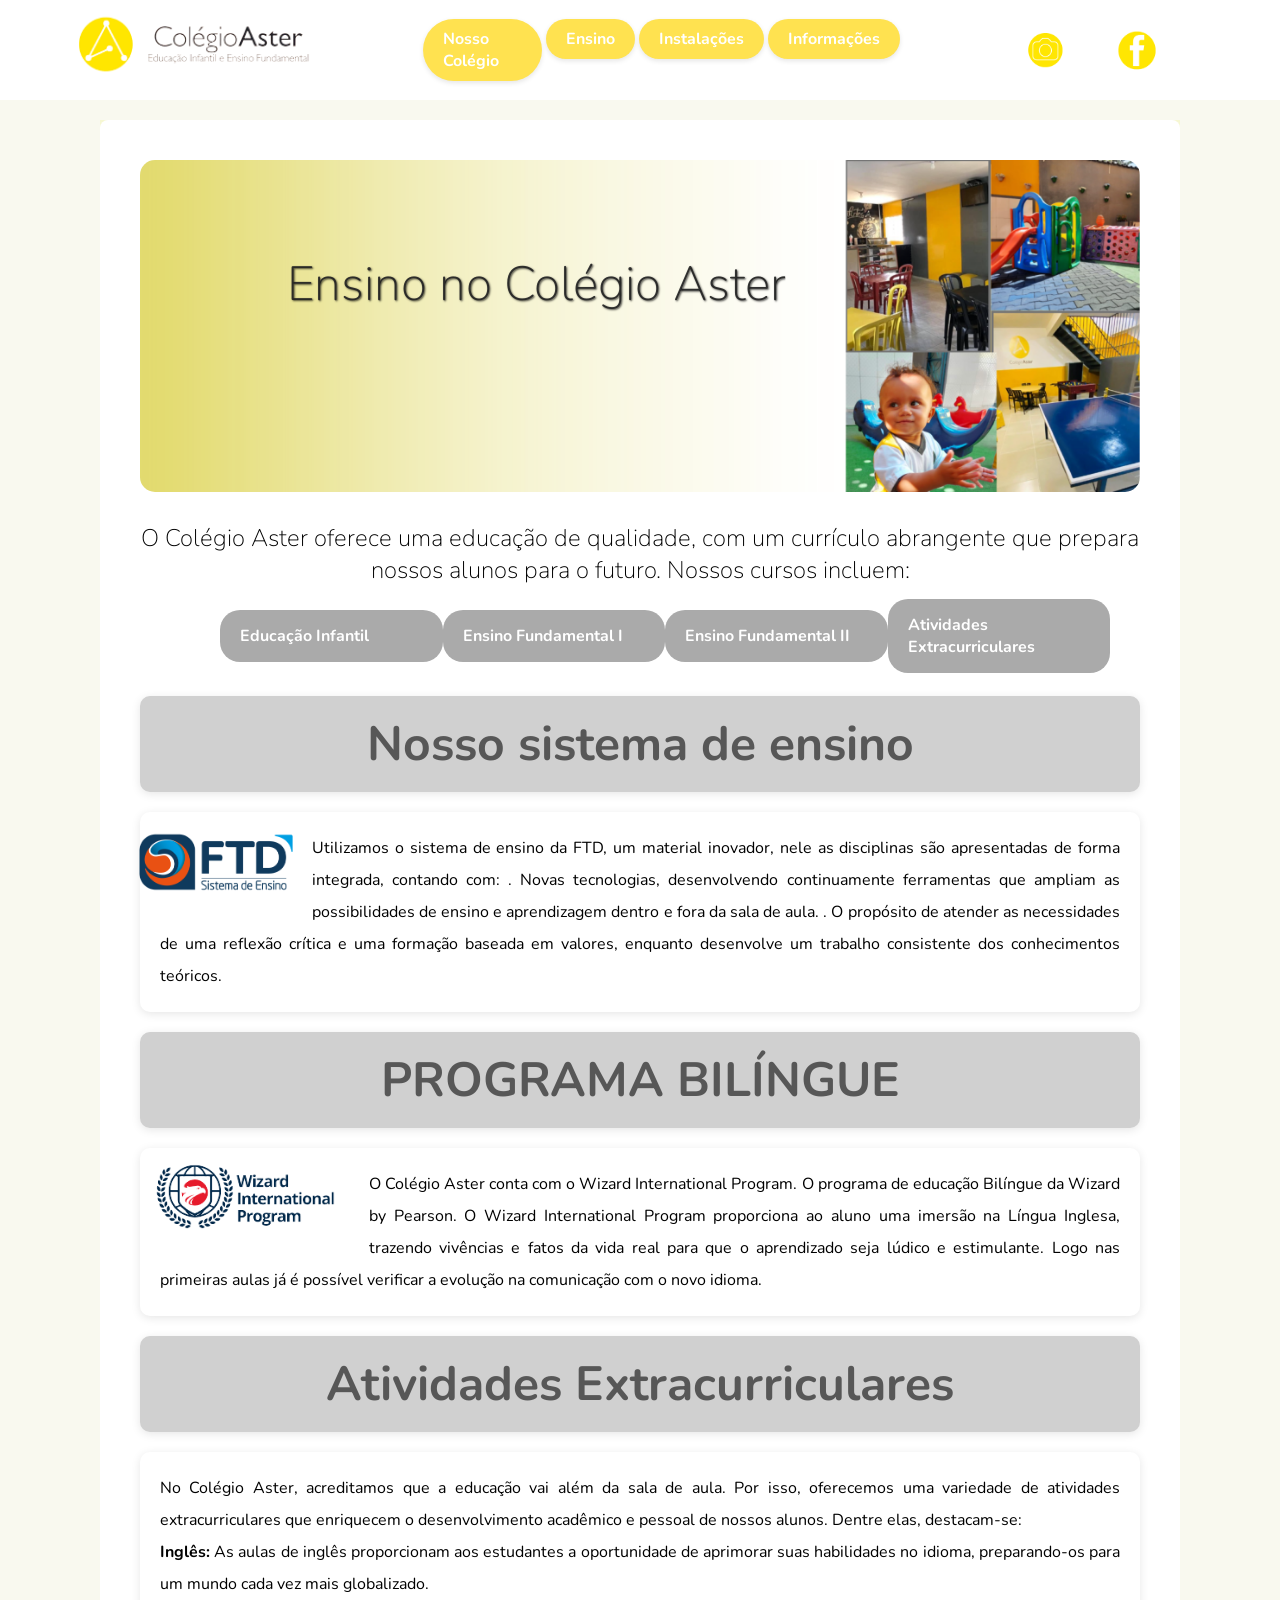
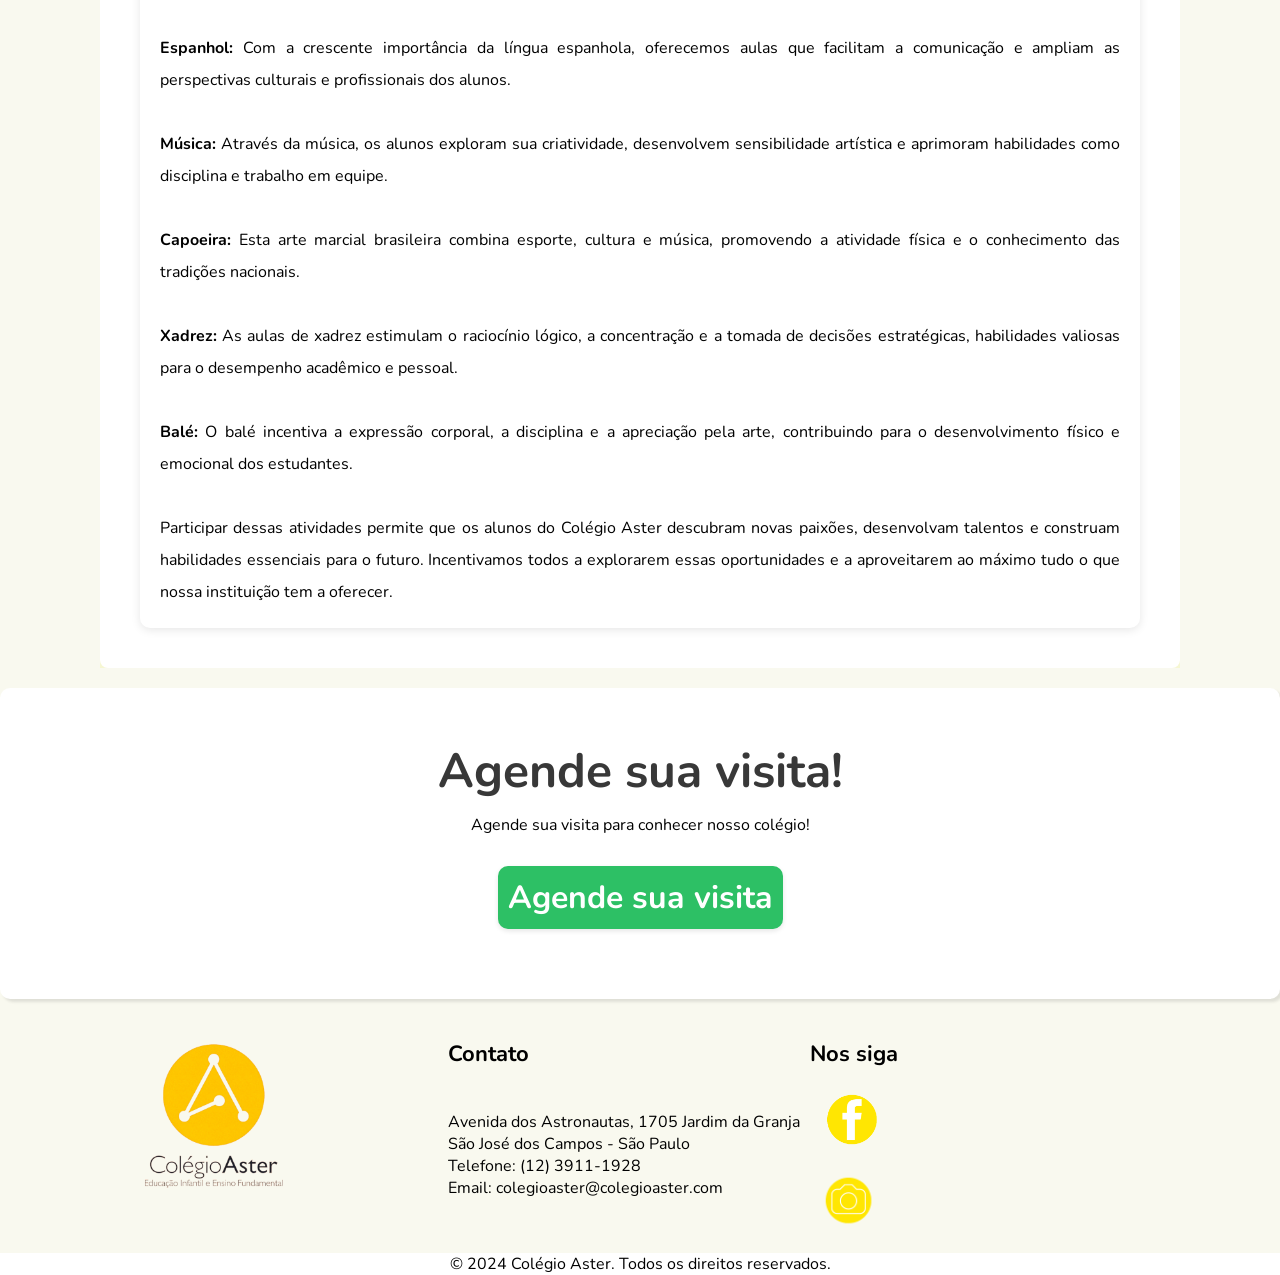
==== ensino.html @ 464cee2a "." ====
<!DOCTYPE html>
<html lang="pt-br">
<head>
    <meta charset="UTF-8">
    <meta name="viewport" content="width=device-width, initial-scale=1.0">
    <title>Colégio Aster - Nossa História</title>
    <link rel="stylesheet" href="style-nosso-colegio-ensino.css">
    <link rel="stylesheet" href="general.css">
    <link rel="shortcut icon" href="icoaster.ico" type="image/x-icon">
</head>
<body>
    <header>
        <nav>
            <div class="logo-nav">
                <a href="index.html"><img src="imagens/logo png.png" alt="Logo" class="logo"></a>
            </div>

            <div class="menu-items">
                <ul>
                    <li><a href="nossocolegio.html">Nosso Colégio</a></li>
                    <li><a href="ensino.html">Ensino</a></li>
                    <li><a href="instalacoes.html">Instalações</a></li>
                    <li><a href="informacoes.html">Informações</a></li>
                    
                </ul>
                <ul class="redes">
                    <li><a href="https://www.instagram.com/colegioaster/" class="rede" target="_blank"><img src="imagens/instalogo.png" alt="Instagram" class="icon"></a></li>
                    <li><a href="https://www.facebook.com/colegioaster/" class="rede" target="_blank"><img src="imagens/facelogo.png" alt="Facebook" class="icon"></a></li>
                </ul>
            </div>
        </nav>
    </header>   
    <main class="container">
        <div class="text-box">
            <div class="ensino">
                <img src="imagens/atividadeextra (2).png" alt="Imagem fundo" class="ensino-image">
                <div  class="overlay">
                    <h1>Ensino no Colégio Aster</h1>
                </div>
            </div>
            <h2>O Colégio Aster oferece uma educação de qualidade, com um currículo abrangente que prepara nossos alunos para o futuro. Nossos cursos incluem:</h2>
            <ul class="course-list">
                <li>Educação Infantil</li>
                <li>Ensino Fundamental I</li>
                <li>Ensino Fundamental II</li>
                <li>Atividades Extracurriculares</li>
            </ul>
            <div class="info-ensino">
                <h1>Nosso sistema de ensino</h1>
                <img src="imagens/logoftdsistemaensino.png" alt="FTD" class="logo-ftd">
                <p>Utilizamos o sistema de ensino da FTD, um material inovador, nele as disciplinas são apresentadas de forma integrada, contando com:
                        . Novas tecnologias, desenvolvendo continuamente ferramentas que ampliam as possibilidades de ensino e aprendizagem dentro e fora da sala de aula.
                        . O propósito de atender as necessidades de uma reflexão crítica e uma formação baseada em valores, enquanto desenvolve um trabalho consistente dos conhecimentos teóricos.</p>
                <h1>PROGRAMA BILÍNGUE</h1>
                <img src="imagens/wizard-logo.png" alt="Wizard" class="logo-wizard">
                <p>O Colégio Aster conta com  o Wizard International Program. O programa de educação Bilíngue da Wizard by Pearson.
                    O Wizard International Program proporciona ao aluno uma imersão na Língua Inglesa, trazendo vivências e fatos da vida real para que o aprendizado seja lúdico e estimulante. Logo nas primeiras aulas já é possível verificar a evolução na comunicação com o novo idioma.</p>
                
                <h1>Atividades Extracurriculares</h1>
                
                <p>No Colégio Aster, acreditamos que a educação vai além da sala de aula. Por isso, oferecemos uma variedade de atividades extracurriculares que enriquecem o desenvolvimento acadêmico e pessoal de nossos alunos. Dentre elas, destacam-se:
                <br><strong>Inglês:</strong> As aulas de inglês proporcionam aos estudantes a oportunidade de aprimorar suas habilidades no idioma, preparando-os para um mundo cada vez mais globalizado.<br>
                
                <br><strong>Espanhol:</strong> Com a crescente importância da língua espanhola, oferecemos aulas que facilitam a comunicação e ampliam as perspectivas culturais e profissionais dos alunos.<br>
                
                <br><strong>Música:</strong> Através da música, os alunos exploram sua criatividade, desenvolvem sensibilidade artística e aprimoram habilidades como disciplina e trabalho em equipe.<br>
                
                <br><strong>Capoeira:</strong> Esta arte marcial brasileira combina esporte, cultura e música, promovendo a atividade física e o conhecimento das tradições nacionais.<br>
                
                <br><strong>Xadrez:</strong> As aulas de xadrez estimulam o raciocínio lógico, a concentração e a tomada de decisões estratégicas, habilidades valiosas para o desempenho acadêmico e pessoal.<br>
                
                <br><strong>Balé:</strong> O balé incentiva a expressão corporal, a disciplina e a apreciação pela arte, contribuindo para o desenvolvimento físico e emocional dos estudantes.<br>
                
                <br>Participar dessas atividades permite que os alunos do Colégio Aster descubram novas paixões, desenvolvam talentos e construam habilidades essenciais para o futuro. Incentivamos todos a explorarem essas oportunidades e a aproveitarem ao máximo tudo o que nossa instituição tem a oferecer.<br></p>
                
            </div>

        </div>
    </main>
    <aside>
        <div class="visita">
            <h1>Agende sua visita!</h1>
            <p>Agende sua visita para conhecer nosso colégio!</p>
            <a href="https://wa.me/5512981583327" class="visitabutton">Agende sua visita</a>
        </div>
    </aside>
    <footer>
        <div class="footer-dentro">
            <div class="logofooter">
                <img src="imagens/logo transparente.png" alt="logo" >
            </div>
            
            <div  class="footer-info">
                <h2>Contato</h2>
                <p><br>Avenida dos Astronautas, 1705 Jardim da Granja  
                    <br>São José dos Campos - São Paulo
                <br>Telefone: (12) 3911-1928
                <br>Email: colegioaster@colegioaster.com</p>
            </div>
            <div  class="footer-info">
                <h2>Nos siga</h2>
                <a href="https://www.facebook.com/colegioaster/"><img src="imagens/facelogo.png" alt=""></a>
                <a href="https://www.instagram.com/colegioaster/"><img src="imagens/instalogo.png" alt=""></a>
            </div>

        </div>

    </footer>
    <span> 
        &copy; 2024 Colégio Aster. Todos os direitos reservados.
    </span>
</body>
</html>
---- style-nosso-colegio-ensino.css ----
header{
    background-color: lightyellow;
}

.text-container > p {
    margin: 100%;
    padding: 10px 40px 10px 40px;
    line-height: 2em;
    margin: 50px;  
}

.container {
    margin: 20px 100px;
    background-color: rgb(246, 247, 211);
}



.text-box {
    flex: 1; 
    margin-inline-end: 20px; /* Espaço entre o texto e as imagens */
    background-color: #ffffff; /* Caixa com um leve tom amarelo */
    padding: 20px; /* Aumentar o espaçamento interno */
    border-radius: 8px; /* Bordas arredondadas */
    margin: auto;
}

.image-box {
    flex: 1; 
}
.history-image {
    inline-size: 100%; /* Ajusta a largura da imagem */
    block-size: auto; /* Mantém a proporção */
    border-radius: 8px; /* Bordas arredondadas */
    margin-block-end: 10px; /* Espaço entre as imagens */
}

/* ESTILO DA PAGINA ENSINO */

.full-width-image {
    inline-size: 100%; /* Largura 100% do contêiner */
    block-size: auto; /* Mantém a proporção */
    object-fit: cover; /* Garante que a imagem cubra o espaço sem distorção */
    display: block; /* Garante que não haja espaços abaixo da imagem */
}

.text-container {        
    padding: 5px;              /* Adiciona espaçamento ao redor do texto */
    margin: 5px;               /* Adiciona margem externa */
    background-color: rgba(255, 255, 255, 0.898); /* Fundo branco com transparência */
    border-radius: 10px;        /* Bordas arredondadas */
    box-shadow: 0 2px 10px rgba(0, 0, 0, 0.1); /* Sombra suave */
    text-justify: auto;
}

.text-container > h1 {

    font-weight: lighter;
    color: rgb(54, 54, 54);
    margin: 20px;
    font-size: 3em;
    text-align: center;
    background-color: rgba(208, 208, 208, 0.592);
    padding: 20px;
    box-shadow: 0 2px 10px rgba(0, 0, 0, 0.1); /* Sombra suave */
    border-radius: 10px;        /* Bordas arredondadas */
    
}

.text-box > p {
    margin: auto;
    padding: 10px 40px 10px 40px;
    line-height: 2em;
    font-size: 1em;
    text-align: center;
}

.course-list li{
    text-decoration: none;
    padding: 15px 20px; /* Reduza o padding para evitar sobreposição */
    background-color: rgb(170, 170, 170);
    border-radius: 20px;
    color: white;
    transform: none;
    transition: none;
    font-weight: bold;
    inline-size: 90%; /* Define uma largura máxima para os itens */
    margin: 5px 0; /* Adiciona margem entre os itens */

}
.course-list{
    display: flex;


}
.course-list ul{
    transform: none;
    transition: none;
}
.ensino-image{
    inline-size: 100%; /* Largura 100% do contêiner */
    block-size: auto; /* Mantém a proporção */
    object-fit: cover; /* Garante que a imagem cubra o espaço sem distorção */
    display: block; /* Garante que não haja espaços abaixo da imagem */
    border-radius: 15px;
}
.overlay{
    position: absolute; /* Permite que o título seja posicionado sobre a imagem */
    inset-block-start: 40%; /* Ajuste a posição vertical conforme necessário */
    inset-inline-start: 40%; /* Centraliza horizontalmente */
    transform: translate(-50%, -50%); /* Centraliza perfeitamente o título */
    color: rgba(34, 34, 34, 0.917); /* Cor do texto */
    font-weight: lighter;
    text-align: center; /* Centraliza o texto */
    text-shadow: 1px 1px 2px rgba(0, 0, 0, 0.7); /* Sombra do texto para melhor legibilidade */
    z-index: 10; /* Garante que o título fique sobre outros elementos */
    overflow: hidden; /* Evita que o texto ultrapasse o espaço */
    block-size: auto;

}
.overlay > h1{
    font-weight: lighter;
    block-size: auto;
    font-size: 3em;
}
.ensino {
    position: relative; 
    overflow: hidden; /* Garante que o conteúdo não transborde o contêiner */
    max-inline-size: 100%; /* Garante que o contêiner não ultrapasse a largura da tela */
    padding: 20px; /* Adiciona padding para evitar que o conteúdo fique muito próximo das bordas */
    block-size: auto;
}
.logo-ftd{
    block-size: 100px;
    display: table;
    float: inline-start;
    
}
.logo-wizard{
    block-size: 100px;
    display: table;
    float: inline-start;
    
}
.info-ensino > h1 {
    padding: 15px 0px 15px 0px;
    font-weight: bolder;
    color: rgba(54, 54, 54, 0.783);
    margin: 20px;
    font-size: 3em;
    text-align: center;
    background-color: rgb(208, 208, 208);
    box-shadow: 0 2px 10px rgba(0, 0, 0, 0.1); /* Sombra suave */
    border-radius: 10px;        /* Bordas arredondadas */
    
}
.info-ensino > p {
    padding: 20px;
    text-align: justify;
    margin: 20px;
    line-height: 2em;


    box-shadow: 0 2px 10px rgba(0, 0, 0, 0.1); /* Sombra suave */
    border-radius: 10px;        /* Bordas arredondadas */
    
}
.text-box > h2{
    font-weight: lighter;
    margin: 10px;
    text-align: center;

}
@media (max-width: 768px) {
    main p{
        font-size: smaller;
        
    }
    .container{
        margin: 0;
        display: block;
        padding: 0;
    }
    .text-container > h1 {
        font-size: 2em; 
    }
    
    .overlay > h1 {
        font-size: 15px; 
    }

    .info-ensino > h1 {
        font-size: 2em; 

    }
    .logo-ftd    .logo-wizard{
        block-size: 50px;
    }

    .course-list {


        display: contents;
        block-size: 200px;

        
    }

    .course-list li {

        block-size: 10px;
        font-size: 10px; 
    }
    .text-box{
        display: flex;
        flex-flow: row wrap;
    }
}
---- general.css ----
@import url('https://fonts.googleapis.com/css2?family=Nunito:ital,wght@0,200..1000;1,200..1000&family=Sarabun:ital,wght@0,100;0,200;0,300;0,400;0,500;0,600;0,700;0,800;1,100;1,200;1,300;1,400;1,500;1,600;1,700;1,800&display=swap');  
@media only screen 
and (min-width : 0px)
and (max-width : 430px){
    body{
        overflow-x: hidden;
    }
    h1{
        font-size: 20px;
    }
   .overlaymais p {
        display: none; /* O texto desaparece completamente */
    }
    .tour-button{
        font-size: 10px;
    }
    .overlay p {
        display: none; /* O texto desaparece completamente */
        }
    .instalacoes p {
        display: none; /* O texto desaparece completamente */
        }
    .logo{
        block-size: 10%;
    }
    footer{
        block-size: 10%;
        display: block;
    }
    .footer .footer-dentro{
        inline-size: 90%;
        block-size: 10%;
    }
    .footer-dentro .footer-info{
        inline-size: 315px;
        block-size: auto;
        block-size: 240px;
    }
    .footer-info > p{
        font-size: 15px;
        block-size: 315px;
        display: block;
    }
    .logofooter{
        block-size: 10%;
        display: block;
        block-size: 350px;
    }
    .footer-dentro{
        display: block;
        block-size: 350px;
    }
    header{
        display: block;

        block-size: auto;
    }
    .menu-items li{
        display: flex; 
        flex-flow: row wrap;
        font-size: 15px;
    }
    .menu-items ul{
        margin: 0px;
        align-content: center;
        padding: 0px;
    }
    li a{
        display: flex;
        flex-flow: row wrap;
    }

    nav{
       display: flex; 
       flex-flow: row wrap;
    }
    .redes{
        display: contents; 
        flex-flow: row wrap;

    }
    main{
        margin: 0px;
        padding: 0px;

    }
    .footer-info{
        font-size: 15px;
    }
    .informacoes div {
        display: flex;
        flex-flow: row wrap;
        margin: 10px;
    }
    .informacoes div p{

        margin: 10px;
    }
    .visita > h1{
        font-size: 15px;
    }

}



@media only screen 
and (min-width : 430px)
and (max-width : 760px) {
    body{
        overflow-x: hidden;
    }
    h1{
        font-size: 20px;
    }
   .overlaymais p {
        display: none; /* O texto desaparece completamente */
    }
    .tour-button{
        font-size: 10px;
    }
    .overlay p {
        display: none; /* O texto desaparece completamente */
        }
    .instalacoes p {
        display: none; /* O texto desaparece completamente */
        }
    .logo{
        block-size: 10%;
    }
    footer{
        block-size: 10%;
        display: block;
    }
    .footer .footer-dentro{
        inline-size: 90%;
        block-size: 10%;
    }
    .footer-dentro .footer-info{
        inline-size: 380px;
        block-size: auto;
        block-size: 240px;
    }
    .footer-info > p{
        font-size: 10px;
        block-size: 380px;
        display: block;
    }
    .logofooter{
        block-size: 10%;
        display: block;
        block-size: 380px;
    }
    .footer-dentro{
        display: block;
        block-size: 380px;
    }
    header{
        display: flex;
        flex-flow: row wrap;
    }
    .menu-items li{
        display: flex; 
        flex-flow: row wrap;
    }
    li a{
        display: flex;
        flex-flow: row wrap;
    }

    nav{
       display: flex; 
       flex-flow: row wrap;
    }
    .redes{
        display: flex; 
        flex-flow: row wrap;
    }
    main{
        margin: 0px;
        padding: 0px;

    }
    .footer-info{
        font-size: 15px;
    }
    .informacoes div {
        display: flex;
        flex-flow: row wrap;
        margin: 10px;
    }
    .informacoes div p{

        margin: 10px;
    }

}

 

:root {
    --fonte-padrao: Nunito, Arial, Helvetica, sans-serif; 
}
* {

    margin: 0px;
    padding: 0px; /* Remove preenchimentos padrão */
    font-family: var(--fonte-padrao);

}
h1 {
    margin-block-end: 10px; /* Espaçamento abaixo do título */
}
p {
    margin-block-end: 10px; /* Espaçamento abaixo de cada parágrafo */
}
header {
    background-color: lightyellow;
}
body {
    background-color: rgb(249, 249, 239);
    box-sizing: border-box;
}
ul{
    list-style: none;
    block-size: 80px;
    background-color: rgb(255, 255, 255);
    justify-content: space-evenly;
    align-items: center;
    padding: 0px 50px 0px 100px;
    display: table-cell;

    align-content: center;

}
li{
    justify-content: space-around;
    padding: 2px;
    display: table-cell;
    float: center;
}


nav {

    background-color: rgb(255, 255, 255);

    justify-content: space-evenly;
    
    padding: 10px 50px;   

}
.menu-items a {
    background-color: #ffe250; 
    color: #ffffff; 
    border-radius: 38px;
    padding: 9px 20px;
    transition: background-color 0.3s;
    box-shadow: 0 2px 5px rgba(0, 0, 0, 0.1);
    font-weight: bold;
    text-decoration: none;
    display: table;

}
ul li:hover {
    transform: scale(1.1);
    transition: 0.3s;
}
a:hover {
    transform: scale(1.1);
    transition: 0.3s;
}


.logo {
    block-size: 70px;
    display: table;
    float: inline-start;


}


.redes{
    padding-inline-start: 50px;
}
.redes a{
    background-color: transparent;
    background: transparent; /* Remove qualquer fundo */
    border: none; /* Remove bordas */

    border-radius: 50px;
    box-shadow: none;



}

.rede {
    display: block; /* Alinha os ícones lado a lado */
    margin: 0; /* Remove a margem */
    background-color: transparent;
}

.icon {
    inline-size: 45px; /* Ajusta o tamanho do ícone */
    block-size: auto; /* Mantém a proporção da imagem */


    border: none; /* Remove bordas */
    display: table-cell;


}







/* FOOTER DO SITE */

.footer{

    margin-block-start: 20px;
    inline-size: 100vw;
    display: block;
    overflow:hidden ;
    padding: 70px 20px;
    box-sizing: border-box;
}
.footer-dentro{

    padding-block-start: 40px;
    display: block;
    margin: 0 auto;

    block-size: 100%;
}
.logofooter{
    
    inline-size: 35%;
    float: inline-start;
    block-size: 100%;
    display: block;
}
.footer-dentro .logofooter img{
    inline-size: 160px;
    block-size: auto;
    margin-inline-start: 30%;
}
.footer-info{


    margin-inline-end: 10px;
    float: inline-start;
    block-size: 100%;
}
.footer-info:last-child{
    margin-inline-end: 0;
}
.footer-info h2{

    font-size: 22px;
    display: block;
    inline-size: 100%;
    margin-block-end: 20px;
}
.footer-info a{
    transform: none;
    transition: none;
    font-size: 5px;
    display: block;
    inline-size: 100%;
    margin-block-end: 20px;
}
.footer-info img{
    display: inline-block;
    padding: 0 5px;

    inline-size: 60px; /* Ajusta o tamanho do ícone */
    block-size: auto; /* Mantém a proporção da imagem */
    margin: 0 5px; /* Adiciona um pequeno espaço entre os ícones */
    background: none; /* Remove qualquer fundo */
    border: none; /* Remove bordas */
}
.visitabutton{
    background-color: #2dc065;
    border-radius: 10px;
    padding: 10px;
    font-weight: bolder;
    text-align: center;
    text-decoration: none;
    color: rgb(255, 255, 255);
    display: inline-block; /* Faz o botão ocupar apenas o espaço necessário */
    box-shadow: 0 2px 5px rgba(0, 0, 0, 0.1);  
    margin: 20px;
    font-size: 2em;


}
.visita{
    background-color: rgb(255, 255, 255);
    border-radius: 10px;
    padding: 50px;
    align-items: center;
    box-shadow: 3px 3px 3px rgba(0, 0, 0, 0.1); 
    text-align: center;
}
.visita > h1{
    color: rgb(56, 56, 56);
    font-size: 3em;
    text-align: center;

}
.visita > p{
    text-align: center;

}
span{
    text-align: center; /* Centraliza o texto do rodapé */
    display: inline-block;
    background-color: #ffffff;
    inset-block-end: 0;
    inline-size: 100%;

}
.botao-imagens .imagem a:hover{
    display: block;

}
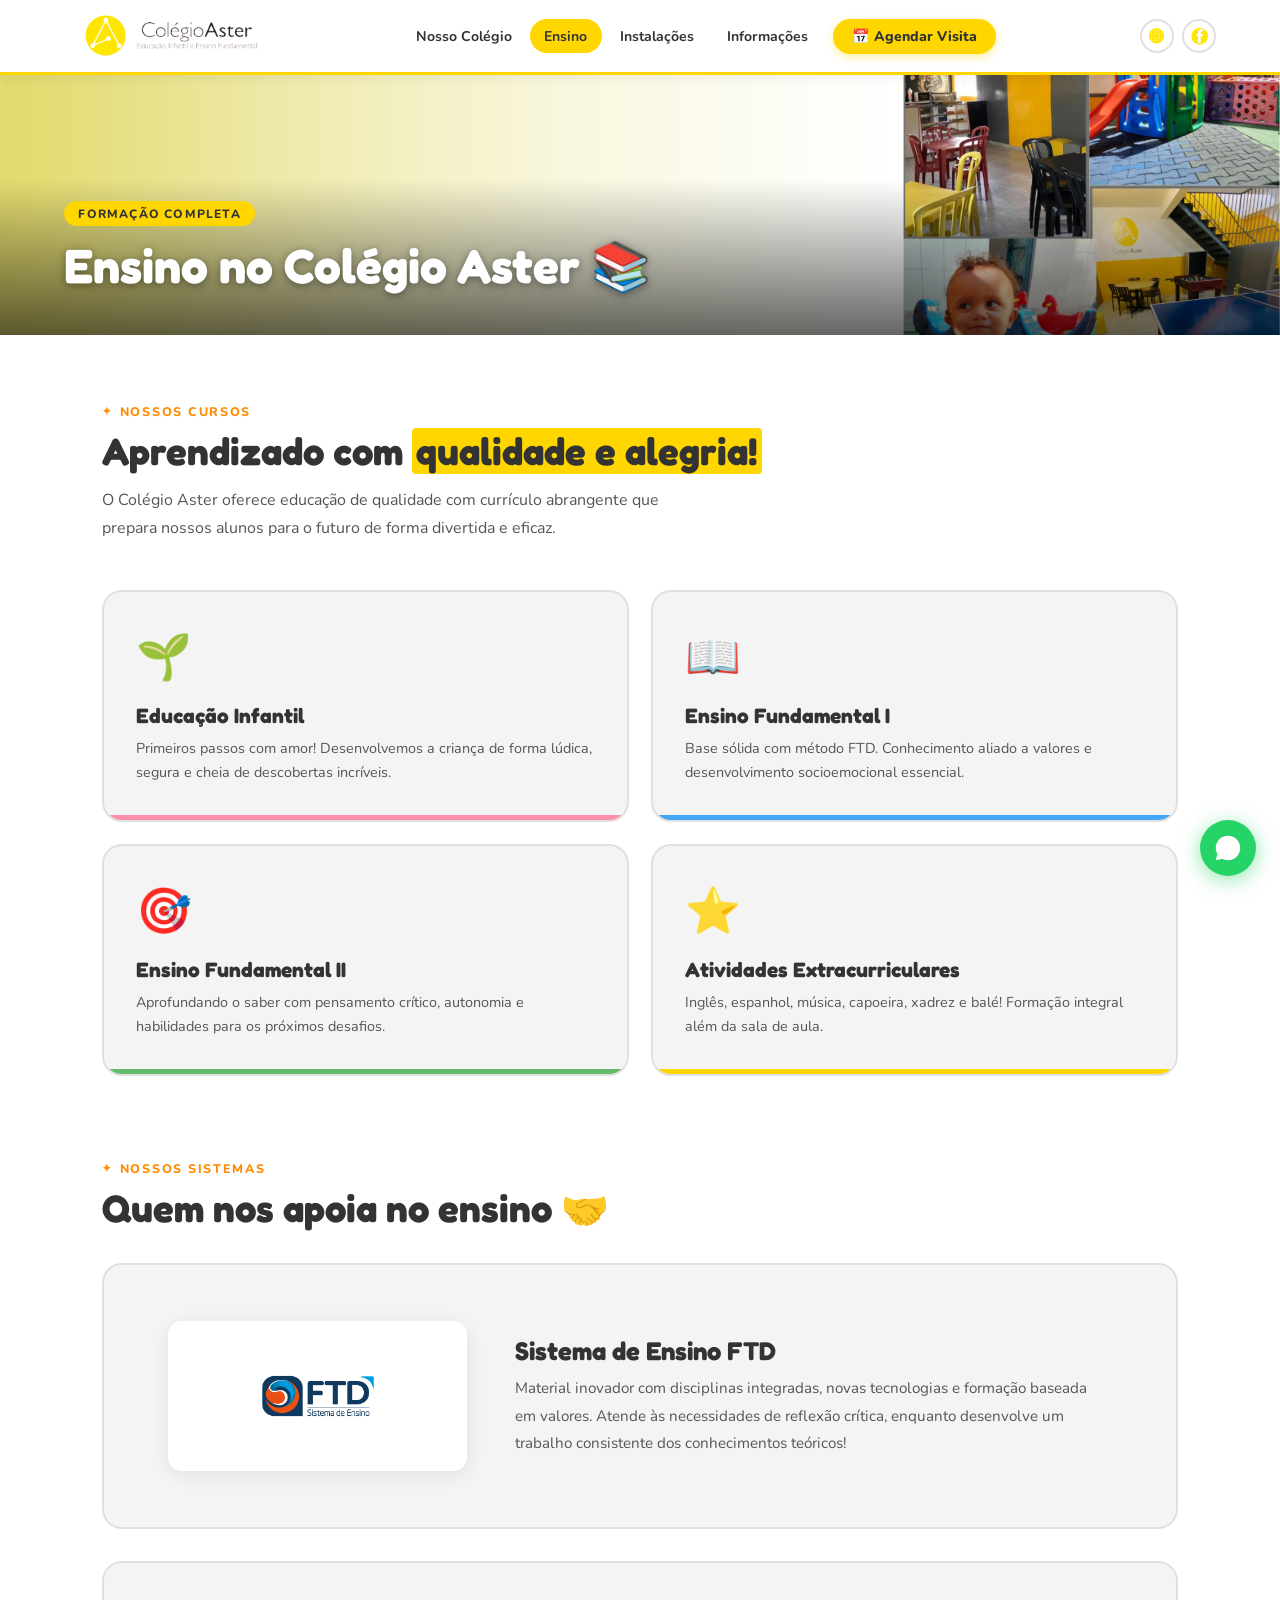
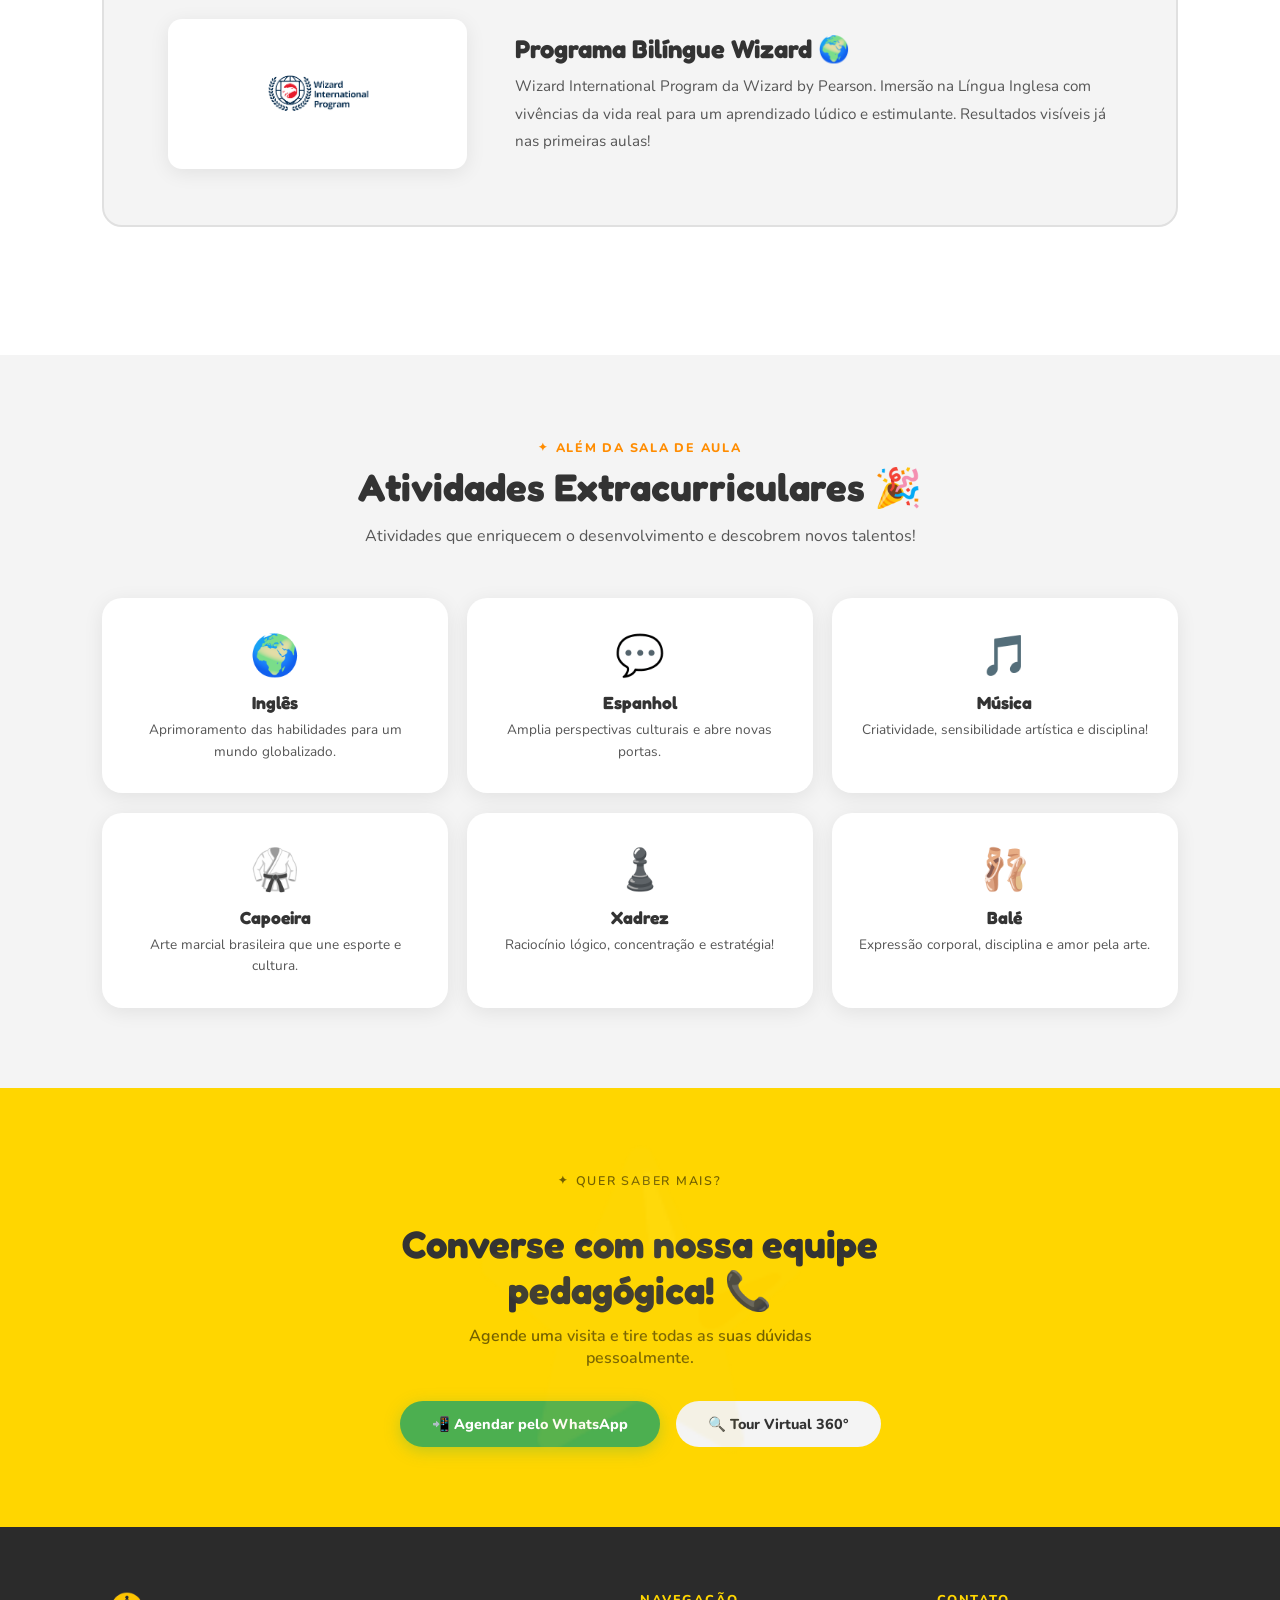
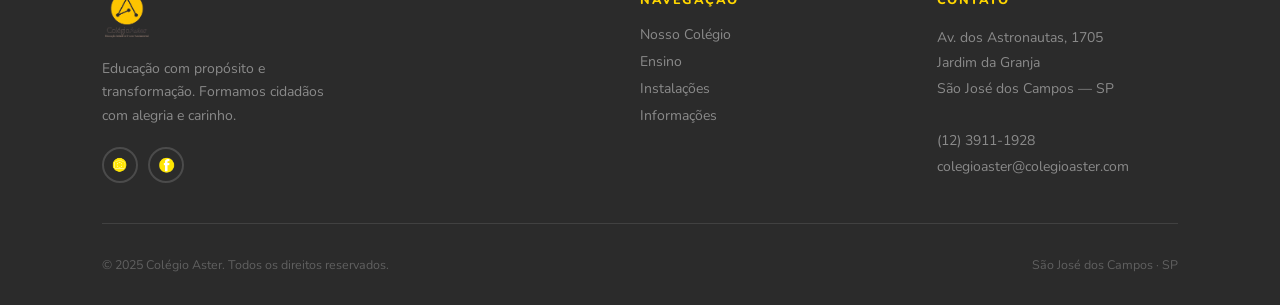
==== commit 0c9b73f6: "Add files via upload" ====
--- a/ensino.html
+++ b/ensino.html
@@ -1,113 +1,125 @@
 <!DOCTYPE html>
-<html lang="pt-br">
+<html lang="pt-BR">
 <head>
-    <meta charset="UTF-8">
-    <meta name="viewport" content="width=device-width, initial-scale=1.0">
-    <title>Colégio Aster - Nossa História</title>
-    <link rel="stylesheet" href="style-nosso-colegio-ensino.css">
-    <link rel="stylesheet" href="general.css">
-    <link rel="shortcut icon" href="icoaster.ico" type="image/x-icon">
+<meta charset="UTF-8">
+<meta name="viewport" content="width=device-width, initial-scale=1.0">
+<link rel="preconnect" href="https://fonts.googleapis.com">
+<link href="https://fonts.googleapis.com/css2?family=Nunito:wght@400;600;700;800;900&family=Fredoka+One&display=swap" rel="stylesheet">
+<title>Ensino — Colégio Aster</title>
+<link rel="shortcut icon" href="icoaster.ico" type="image/x-icon">
+<style>
+:root{--am:#FFD600;--am2:#F0C000;--am3:#FFF8CC;--cin:#F4F4F4;--cin2:#E0E0E0;--cin3:#555;--vd:#4CAF50;--la:#FF8C00;--s1:0 4px 20px rgba(0,0,0,.08);--s2:0 8px 32px rgba(0,0,0,.12)}
+*,*::before,*::after{box-sizing:border-box;margin:0;padding:0}html{scroll-behavior:smooth}body{font-family:"Nunito",sans-serif;background:#fff;color:#333;overflow-x:hidden}img{display:block;max-width:100%}a{text-decoration:none;color:inherit}ul{list-style:none}
+.site-header{position:sticky;top:0;z-index:200;background:#fff;border-bottom:3px solid var(--am);box-shadow:0 2px 12px rgba(0,0,0,.07)}.site-nav{display:flex;align-items:center;justify-content:space-between;padding:0 5vw;height:72px}.nav-logo img{height:52px;width:auto}.nav-links{display:flex;align-items:center;gap:.25rem}.nav-links a{font-family:"Nunito",sans-serif;font-weight:700;font-size:.88rem;color:#333;padding:.45rem .9rem;border-radius:50px;transition:background .2s,color .2s;white-space:nowrap}.nav-links a:hover,.nav-links a.active{background:var(--am);color:#333}.nav-cta{background:var(--am)!important;color:#333!important;font-weight:800!important;padding:.5rem 1.2rem!important;border-radius:50px!important;box-shadow:0 3px 10px rgba(255,214,0,.4);margin-left:.4rem}.nav-cta:hover{background:var(--am2)!important}.nav-socials{display:flex;gap:.5rem;margin-left:.5rem}.nav-socials a{width:34px;height:34px;border:2px solid var(--cin2);border-radius:50%;display:flex;align-items:center;justify-content:center;flex-shrink:0;transition:border-color .2s}.nav-socials a img{width:20px;height:20px;object-fit:contain}.nav-socials a:hover{border-color:var(--am);background:var(--am3)}.nav-toggle{display:none;flex-direction:column;gap:5px;background:none;border:none;cursor:pointer;padding:4px}.nav-toggle span{display:block;width:24px;height:3px;background:#333;border-radius:3px}
+.btn{display:inline-flex;align-items:center;gap:.5rem;font-family:"Nunito",sans-serif;font-weight:800;font-size:.9rem;text-decoration:none;padding:.8rem 2rem;border-radius:50px;border:none;cursor:pointer;transition:transform .2s,box-shadow .2s,background .2s}.btn:hover{transform:translateY(-2px)}.btn-yellow{background:var(--am);color:#333;box-shadow:0 4px 16px rgba(255,214,0,.4)}.btn-yellow:hover{background:var(--am2)}.btn-green{background:var(--vd);color:#fff;box-shadow:0 4px 16px rgba(76,175,80,.35)}.btn-green:hover{background:#43A047}.btn-gray{background:var(--cin);color:#333}.btn-white{background:#fff;color:#333;box-shadow:var(--s1)}.btn-dark{background:#333;color:#fff}
+.page-hero{position:relative;overflow:hidden;width:100%;min-height:260px;display:flex;align-items:flex-end}.page-hero img.hero-bg-img{position:absolute;inset:0;width:100%;height:100%;object-fit:cover}.page-hero-overlay{position:absolute;inset:0;background:linear-gradient(to top,rgba(0,0,0,.6) 0%,transparent 60%)}.page-hero-content{position:relative;z-index:2;padding:2.5rem 5vw}.page-hero-content h1{font-family:"Fredoka One",cursive;font-size:clamp(2rem,4vw,3rem);color:#fff;text-shadow:0 2px 8px rgba(0,0,0,.4)}.page-hero-badge{display:inline-block;background:var(--am);color:#333;font-size:.75rem;font-weight:800;letter-spacing:.1em;text-transform:uppercase;padding:.3rem .9rem;border-radius:50px;margin-bottom:.6rem}
+.sec-label{display:inline-flex;align-items:center;gap:.4rem;font-size:.78rem;font-weight:800;letter-spacing:.14em;text-transform:uppercase;color:var(--la);margin-bottom:.5rem}.sec-label::before{content:"✦";font-size:.7rem}.sec-title{font-family:"Fredoka One",cursive;font-size:clamp(1.8rem,3vw,2.8rem);color:#333;line-height:1.2;margin-bottom:.75rem}.sec-desc{font-size:1rem;line-height:1.75;color:#555;max-width:580px}.stripe{display:inline;background:var(--am);padding:0 4px;border-radius:4px}
+.aside-cta{background:var(--am);padding:5rem 8vw;text-align:center;position:relative;overflow:hidden}.aside-cta::before{content:"⭐";font-size:18rem;position:absolute;top:50%;left:50%;transform:translate(-50%,-50%);opacity:.07;pointer-events:none}.aside-cta .sec-title{color:#333;margin:0 auto .75rem;max-width:500px}.aside-cta p{color:rgba(0,0,0,.55);margin:0 auto 2rem;max-width:400px;font-weight:600}.cta-acts{display:flex;gap:1rem;justify-content:center;flex-wrap:wrap}
+.site-footer{background:#2B2B2B;padding:4rem 8vw 2rem}.footer-grid{display:grid;grid-template-columns:2fr 1fr 1fr;gap:3.5rem;padding-bottom:2.5rem;border-bottom:1px solid rgba(255,255,255,.1);margin-bottom:2rem}.footer-logo img{height:50px;width:auto;margin-bottom:1rem}.footer-tagline{font-size:.875rem;line-height:1.7;color:rgba(255,255,255,.45);max-width:240px}.fsocs{display:flex;gap:.6rem;margin-top:1.2rem}.fsocs a{width:36px;height:36px;border:2px solid rgba(255,255,255,.15);border-radius:50%;display:flex;align-items:center;justify-content:center;transition:border-color .2s}.fsocs a img{width:18px;height:18px;object-fit:contain}.fsocs a:hover{border-color:var(--am)}.fct{font-size:.8rem;font-weight:800;letter-spacing:.12em;text-transform:uppercase;color:var(--am);margin-bottom:1rem}.fnl{display:flex;flex-direction:column;gap:.5rem}.fnl a{color:rgba(255,255,255,.45);font-size:.875rem;transition:color .2s}.fnl a:hover{color:#fff}.fadd{font-size:.875rem;line-height:1.85;color:rgba(255,255,255,.45);font-style:normal}.fadd a{color:rgba(255,255,255,.45);transition:color .2s}.fadd a:hover{color:#fff}.fbot{display:flex;justify-content:space-between;align-items:center;flex-wrap:wrap;gap:.5rem}.fcpy{font-size:.78rem;color:rgba(255,255,255,.25)}
+.wa-float{position:fixed;bottom:1.5rem;right:1.5rem;z-index:300;width:56px;height:56px;background:#25D366;border-radius:50%;display:flex;align-items:center;justify-content:center;box-shadow:0 4px 20px rgba(37,211,102,.5);transition:transform .25s;text-decoration:none}.wa-float:hover{transform:scale(1.1)}
+@media(max-width:900px){.nav-links{display:none}.nav-socials{display:none}.nav-toggle{display:flex}.footer-grid{grid-template-columns:1fr;gap:2rem}}
+.nav-links.open{display:flex;flex-direction:column;position:fixed;top:72px;left:0;right:0;background:#fff;padding:1.5rem 5vw 2rem;gap:.3rem;border-top:3px solid var(--am);box-shadow:0 8px 24px rgba(0,0,0,.1);z-index:199}.nav-links.open a{padding:.7rem 1rem;font-size:1rem}
+.body-wrap{padding:4rem 8vw 6rem}
+.cursos-grid{display:grid;grid-template-columns:repeat(2,1fr);gap:1.4rem;margin-top:3rem;margin-bottom:5rem}
+.curso-card{background:var(--cin);border-radius:20px;padding:2.2rem 2rem;border:2px solid var(--cin2);transition:border-color .25s,transform .25s,box-shadow .25s;position:relative;overflow:hidden}
+.curso-card::after{content:"";position:absolute;bottom:0;left:0;right:0;height:5px;border-radius:0 0 20px 20px}
+.curso-card.c1::after{background:#FF8FAB}.curso-card.c2::after{background:#42A5F5}.curso-card.c3::after{background:#66BB6A}.curso-card.c4::after{background:var(--am)}
+.curso-card:hover{border-color:var(--am);transform:translateY(-4px);box-shadow:var(--s2)}
+.ci{font-size:2.8rem;margin-bottom:.9rem;display:block}.ct{font-family:"Fredoka One",cursive;font-size:1.3rem;color:#333;margin-bottom:.5rem}.cd{font-size:.9rem;line-height:1.7;color:#555}
+.sis-card{background:var(--cin);border-radius:20px;display:grid;grid-template-columns:1fr 2fr;gap:3rem;align-items:center;padding:3.5rem 4rem;margin-bottom:2rem;border:2px solid var(--cin2);transition:border-color .25s}
+.sis-card:hover{border-color:var(--am)}.sis-logo{display:flex;align-items:center;justify-content:center;background:#fff;border-radius:14px;padding:2rem;box-shadow:var(--s1);min-height:150px}.sis-logo img{max-width:140px;max-height:80px;object-fit:contain}
+.sis-text h3{font-family:"Fredoka One",cursive;font-size:1.6rem;color:#333;margin-bottom:.6rem}.sis-text p{font-size:.95rem;line-height:1.8;color:#555}
+.extra-sec{padding:5rem 8vw;background:var(--cin)}
+.extra-grid{display:grid;grid-template-columns:repeat(3,1fr);gap:1.2rem;margin-top:3rem}
+.ext-card{background:#fff;border-radius:20px;padding:1.8rem 1.5rem;text-align:center;box-shadow:var(--s1);border:2px solid transparent;transition:border-color .25s,transform .25s}
+.ext-card:hover{border-color:var(--am);transform:translateY(-4px)}
+.ee{font-size:2.5rem;margin-bottom:.6rem;display:block}.en2{font-family:"Fredoka One",cursive;font-size:1.1rem;color:#333;margin-bottom:.35rem}.ed{font-size:.85rem;line-height:1.6;color:#555}
+@media(max-width:900px){.cursos-grid{grid-template-columns:1fr}.sis-card{grid-template-columns:1fr;gap:1.5rem;padding:2rem}.extra-grid{grid-template-columns:1fr 1fr}}
+@media(max-width:540px){.extra-grid{grid-template-columns:1fr}}
+</style>
 </head>
 <body>
-    <header>
-        <nav>
-            <div class="logo-nav">
-                <a href="index.html"><img src="imagens/logo png.png" alt="Logo" class="logo"></a>
-            </div>
-
-            <div class="menu-items">
-                <ul>
-                    <li><a href="nossocolegio.html">Nosso Colégio</a></li>
-                    <li><a href="ensino.html">Ensino</a></li>
-                    <li><a href="instalacoes.html">Instalações</a></li>
-                    <li><a href="informacoes.html">Informações</a></li>
-                    
-                </ul>
-                <ul class="redes">
-                    <li><a href="https://www.instagram.com/colegioaster/" class="rede" target="_blank"><img src="imagens/instalogo.png" alt="Instagram" class="icon"></a></li>
-                    <li><a href="https://www.facebook.com/colegioaster/" class="rede" target="_blank"><img src="imagens/facelogo.png" alt="Facebook" class="icon"></a></li>
-                </ul>
-            </div>
-        </nav>
-    </header>   
-    <main class="container">
-        <div class="text-box">
-            <div class="ensino">
-                <img src="imagens/atividadeextra (2).png" alt="Imagem fundo" class="ensino-image">
-                <div  class="overlay">
-                    <h1>Ensino no Colégio Aster</h1>
-                </div>
-            </div>
-            <h2>O Colégio Aster oferece uma educação de qualidade, com um currículo abrangente que prepara nossos alunos para o futuro. Nossos cursos incluem:</h2>
-            <ul class="course-list">
-                <li>Educação Infantil</li>
-                <li>Ensino Fundamental I</li>
-                <li>Ensino Fundamental II</li>
-                <li>Atividades Extracurriculares</li>
-            </ul>
-            <div class="info-ensino">
-                <h1>Nosso sistema de ensino</h1>
-                <img src="imagens/logoftdsistemaensino.png" alt="FTD" class="logo-ftd">
-                <p>Utilizamos o sistema de ensino da FTD, um material inovador, nele as disciplinas são apresentadas de forma integrada, contando com:
-                        . Novas tecnologias, desenvolvendo continuamente ferramentas que ampliam as possibilidades de ensino e aprendizagem dentro e fora da sala de aula.
-                        . O propósito de atender as necessidades de uma reflexão crítica e uma formação baseada em valores, enquanto desenvolve um trabalho consistente dos conhecimentos teóricos.</p>
-                <h1>PROGRAMA BILÍNGUE</h1>
-                <img src="imagens/wizard-logo.png" alt="Wizard" class="logo-wizard">
-                <p>O Colégio Aster conta com  o Wizard International Program. O programa de educação Bilíngue da Wizard by Pearson.
-                    O Wizard International Program proporciona ao aluno uma imersão na Língua Inglesa, trazendo vivências e fatos da vida real para que o aprendizado seja lúdico e estimulante. Logo nas primeiras aulas já é possível verificar a evolução na comunicação com o novo idioma.</p>
-                
-                <h1>Atividades Extracurriculares</h1>
-                
-                <p>No Colégio Aster, acreditamos que a educação vai além da sala de aula. Por isso, oferecemos uma variedade de atividades extracurriculares que enriquecem o desenvolvimento acadêmico e pessoal de nossos alunos. Dentre elas, destacam-se:
-                <br><strong>Inglês:</strong> As aulas de inglês proporcionam aos estudantes a oportunidade de aprimorar suas habilidades no idioma, preparando-os para um mundo cada vez mais globalizado.<br>
-                
-                <br><strong>Espanhol:</strong> Com a crescente importância da língua espanhola, oferecemos aulas que facilitam a comunicação e ampliam as perspectivas culturais e profissionais dos alunos.<br>
-                
-                <br><strong>Música:</strong> Através da música, os alunos exploram sua criatividade, desenvolvem sensibilidade artística e aprimoram habilidades como disciplina e trabalho em equipe.<br>
-                
-                <br><strong>Capoeira:</strong> Esta arte marcial brasileira combina esporte, cultura e música, promovendo a atividade física e o conhecimento das tradições nacionais.<br>
-                
-                <br><strong>Xadrez:</strong> As aulas de xadrez estimulam o raciocínio lógico, a concentração e a tomada de decisões estratégicas, habilidades valiosas para o desempenho acadêmico e pessoal.<br>
-                
-                <br><strong>Balé:</strong> O balé incentiva a expressão corporal, a disciplina e a apreciação pela arte, contribuindo para o desenvolvimento físico e emocional dos estudantes.<br>
-                
-                <br>Participar dessas atividades permite que os alunos do Colégio Aster descubram novas paixões, desenvolvam talentos e construam habilidades essenciais para o futuro. Incentivamos todos a explorarem essas oportunidades e a aproveitarem ao máximo tudo o que nossa instituição tem a oferecer.<br></p>
-                
-            </div>
-
-        </div>
-    </main>
-    <aside>
-        <div class="visita">
-            <h1>Agende sua visita!</h1>
-            <p>Agende sua visita para conhecer nosso colégio!</p>
-            <a href="https://wa.me/5512981583327" class="visitabutton">Agende sua visita</a>
-        </div>
-    </aside>
-    <footer>
-        <div class="footer-dentro">
-            <div class="logofooter">
-                <img src="imagens/logo transparente.png" alt="logo" >
-            </div>
-            
-            <div  class="footer-info">
-                <h2>Contato</h2>
-                <p><br>Avenida dos Astronautas, 1705 Jardim da Granja  
-                    <br>São José dos Campos - São Paulo
-                <br>Telefone: (12) 3911-1928
-                <br>Email: colegioaster@colegioaster.com</p>
-            </div>
-            <div  class="footer-info">
-                <h2>Nos siga</h2>
-                <a href="https://www.facebook.com/colegioaster/"><img src="imagens/facelogo.png" alt=""></a>
-                <a href="https://www.instagram.com/colegioaster/"><img src="imagens/instalogo.png" alt=""></a>
-            </div>
-
-        </div>
-
-    </footer>
-    <span> 
-        &copy; 2024 Colégio Aster. Todos os direitos reservados.
-    </span>
-</body>
-</html>
+<header class="site-header">
+  <nav class="site-nav">
+    <a href="index.html" class="nav-logo"><img src="imagens/logo png.png" alt="Colégio Aster"></a>
+    <div class="nav-links" id="navLinks">
+      <a href="nossocolegio.html">Nosso Colégio</a>
+      <a href="ensino.html" class="active">Ensino</a>
+      <a href="instalacoes.html">Instalações</a>
+      <a href="informacoes.html">Informações</a>
+      <a href="https://wa.me/5512981583327" class="nav-cta">📅 Agendar Visita</a>
+    </div>
+    <div class="nav-socials">
+      <a href="https://www.instagram.com/colegioaster/" target="_blank"><img src="imagens/instalogo.png" alt="Instagram"></a>
+      <a href="https://www.facebook.com/colegioaster/" target="_blank"><img src="imagens/facelogo.png" alt="Facebook"></a>
+    </div>
+    <button class="nav-toggle" id="navToggle"><span></span><span></span><span></span></button>
+  </nav>
+</header>
+<div class="page-hero">
+  <img src="imagens/atividadeextra (2).png" alt="Ensino" class="hero-bg-img">
+  <div class="page-hero-overlay"></div>
+  <div class="page-hero-content"><div class="page-hero-badge">Formação Completa</div><h1>Ensino no Colégio Aster 📚</h1></div>
+</div>
+<main>
+  <div class="body-wrap">
+    <p class="sec-label">Nossos cursos</p>
+    <h2 class="sec-title">Aprendizado com <span class="stripe">qualidade e alegria!</span></h2>
+    <p class="sec-desc">O Colégio Aster oferece educação de qualidade com currículo abrangente que prepara nossos alunos para o futuro de forma divertida e eficaz.</p>
+    <div class="cursos-grid">
+      <div class="curso-card c1"><span class="ci">🌱</span><h3 class="ct">Educação Infantil</h3><p class="cd">Primeiros passos com amor! Desenvolvemos a criança de forma lúdica, segura e cheia de descobertas incríveis.</p></div>
+      <div class="curso-card c2"><span class="ci">📖</span><h3 class="ct">Ensino Fundamental I</h3><p class="cd">Base sólida com método FTD. Conhecimento aliado a valores e desenvolvimento socioemocional essencial.</p></div>
+      <div class="curso-card c3"><span class="ci">🎯</span><h3 class="ct">Ensino Fundamental II</h3><p class="cd">Aprofundando o saber com pensamento crítico, autonomia e habilidades para os próximos desafios.</p></div>
+      <div class="curso-card c4"><span class="ci">⭐</span><h3 class="ct">Atividades Extracurriculares</h3><p class="cd">Inglês, espanhol, música, capoeira, xadrez e balé! Formação integral além da sala de aula.</p></div>
+    </div>
+    <p class="sec-label">Nossos sistemas</p>
+    <h2 class="sec-title" style="margin-bottom:2rem">Quem nos apoia no ensino 🤝</h2>
+    <div class="sis-card">
+      <div class="sis-logo"><img src="imagens/logoftdsistemaensino.png" alt="FTD"></div>
+      <div class="sis-text"><h3>Sistema de Ensino FTD</h3><p>Material inovador com disciplinas integradas, novas tecnologias e formação baseada em valores. Atende às necessidades de reflexão crítica, enquanto desenvolve um trabalho consistente dos conhecimentos teóricos!</p></div>
+    </div>
+    <div class="sis-card">
+      <div class="sis-logo"><img src="imagens/wizard-logo.png" alt="Wizard"></div>
+      <div class="sis-text"><h3>Programa Bilíngue Wizard 🌍</h3><p>Wizard International Program da Wizard by Pearson. Imersão na Língua Inglesa com vivências da vida real para um aprendizado lúdico e estimulante. Resultados visíveis já nas primeiras aulas!</p></div>
+    </div>
+  </div>
+  <div class="extra-sec">
+    <div style="text-align:center">
+      <p class="sec-label" style="justify-content:center">Além da sala de aula</p>
+      <h2 class="sec-title">Atividades Extracurriculares 🎉</h2>
+      <p class="sec-desc" style="margin:0 auto">Atividades que enriquecem o desenvolvimento e descobrem novos talentos!</p>
+    </div>
+    <div class="extra-grid">
+      <div class="ext-card"><span class="ee">🌍</span><h4 class="en2">Inglês</h4><p class="ed">Aprimoramento das habilidades para um mundo globalizado.</p></div>
+      <div class="ext-card"><span class="ee">💬</span><h4 class="en2">Espanhol</h4><p class="ed">Amplia perspectivas culturais e abre novas portas.</p></div>
+      <div class="ext-card"><span class="ee">🎵</span><h4 class="en2">Música</h4><p class="ed">Criatividade, sensibilidade artística e disciplina!</p></div>
+      <div class="ext-card"><span class="ee">🥋</span><h4 class="en2">Capoeira</h4><p class="ed">Arte marcial brasileira que une esporte e cultura.</p></div>
+      <div class="ext-card"><span class="ee">♟️</span><h4 class="en2">Xadrez</h4><p class="ed">Raciocínio lógico, concentração e estratégia!</p></div>
+      <div class="ext-card"><span class="ee">🩰</span><h4 class="en2">Balé</h4><p class="ed">Expressão corporal, disciplina e amor pela arte.</p></div>
+    </div>
+  </div>
+</main>
+<aside class="aside-cta">
+  <p class="sec-label" style="justify-content:center">Quer saber mais?</p>
+  <h2 class="sec-title">Converse com nossa equipe pedagógica! 📞</h2>
+  <p>Agende uma visita e tire todas as suas dúvidas pessoalmente.</p>
+  <div class="cta-acts"><a href="https://wa.me/5512981583327" class="btn btn-green">📲 Agendar pelo WhatsApp</a><a href="https://tourmkr.com/F16bIq9imF/34188138p&16.07h&76.15t" class="btn btn-gray" target="_blank">🔍 Tour Virtual 360°</a></div>
+</aside>
+<footer class="site-footer">
+  <div class="footer-grid">
+    <div>
+      <div class="footer-logo"><img src="imagens/logo transparente.png" alt="Colégio Aster"></div>
+      <p class="footer-tagline">Educação com propósito e transformação. Formamos cidadãos com alegria e carinho.</p>
+      <div class="fsocs">
+        <a href="https://www.instagram.com/colegioaster/" target="_blank"><img src="imagens/instalogo.png" alt="Instagram"></a>
+        <a href="https://www.facebook.com/colegioaster/" target="_blank"><img src="imagens/facelogo.png" alt="Facebook"></a>
+      </div>
+    </div>
+    <div><p class="fct">Navegação</p><div class="fnl"><a href="nossocolegio.html">Nosso Colégio</a><a href="ensino.html">Ensino</a><a href="instalacoes.html">Instalações</a><a href="informacoes.html">Informações</a></div></div>
+    <div><p class="fct">Contato</p><address class="fadd">Av. dos Astronautas, 1705<br>Jardim da Granja<br>São José dos Campos — SP<br><br><a href="tel:1239111928">(12) 3911-1928</a><br><a href="mailto:colegioaster@colegioaster.com">colegioaster@colegioaster.com</a></address></div>
+  </div>
+  <div class="fbot"><p class="fcpy">© 2025 Colégio Aster. Todos os direitos reservados.</p><p class="fcpy">São José dos Campos · SP</p></div>
+</footer>
+<a class="wa-float" href="https://wa.me/5512981583327" target="_blank" aria-label="WhatsApp"><svg width="28" height="28" viewBox="0 0 32 32" fill="white"><path d="M16 2C8.27 2 2 8.27 2 16c0 2.44.66 4.74 1.8 6.73L2 30l7.5-1.77A13.92 13.92 0 0016 30c7.73 0 14-6.27 14-14S23.73 2 16 2zm6.29 18.87c-.34-.17-2.02-1-2.33-1.11-.31-.11-.54-.17-.76.17-.23.34-.87 1.1-1.06 1.33-.2.22-.39.25-.73.08-.34-.17-1.44-.53-2.74-1.69-1.01-.9-1.7-2.02-1.9-2.36-.2-.34-.02-.52.15-.69.15-.15.34-.39.51-.59.17-.2.22-.34.34-.57.11-.22.06-.42-.03-.59-.08-.17-.76-1.83-1.04-2.51-.27-.66-.55-.57-.76-.58h-.65c-.22 0-.57.08-.87.42-.3.34-1.14 1.11-1.14 2.72s1.17 3.15 1.33 3.37c.17.22 2.3 3.5 5.57 4.91.78.34 1.38.54 1.85.69.78.25 1.48.21 2.04.13.62-.09 1.9-.78 2.17-1.53.27-.75.27-1.4.19-1.53-.08-.14-.3-.22-.64-.39z"/></svg></a>
+<script>document.getElementById("navToggle").addEventListener("click",()=>document.getElementById("navLinks").classList.toggle("open"));</script>
+</body></html>
